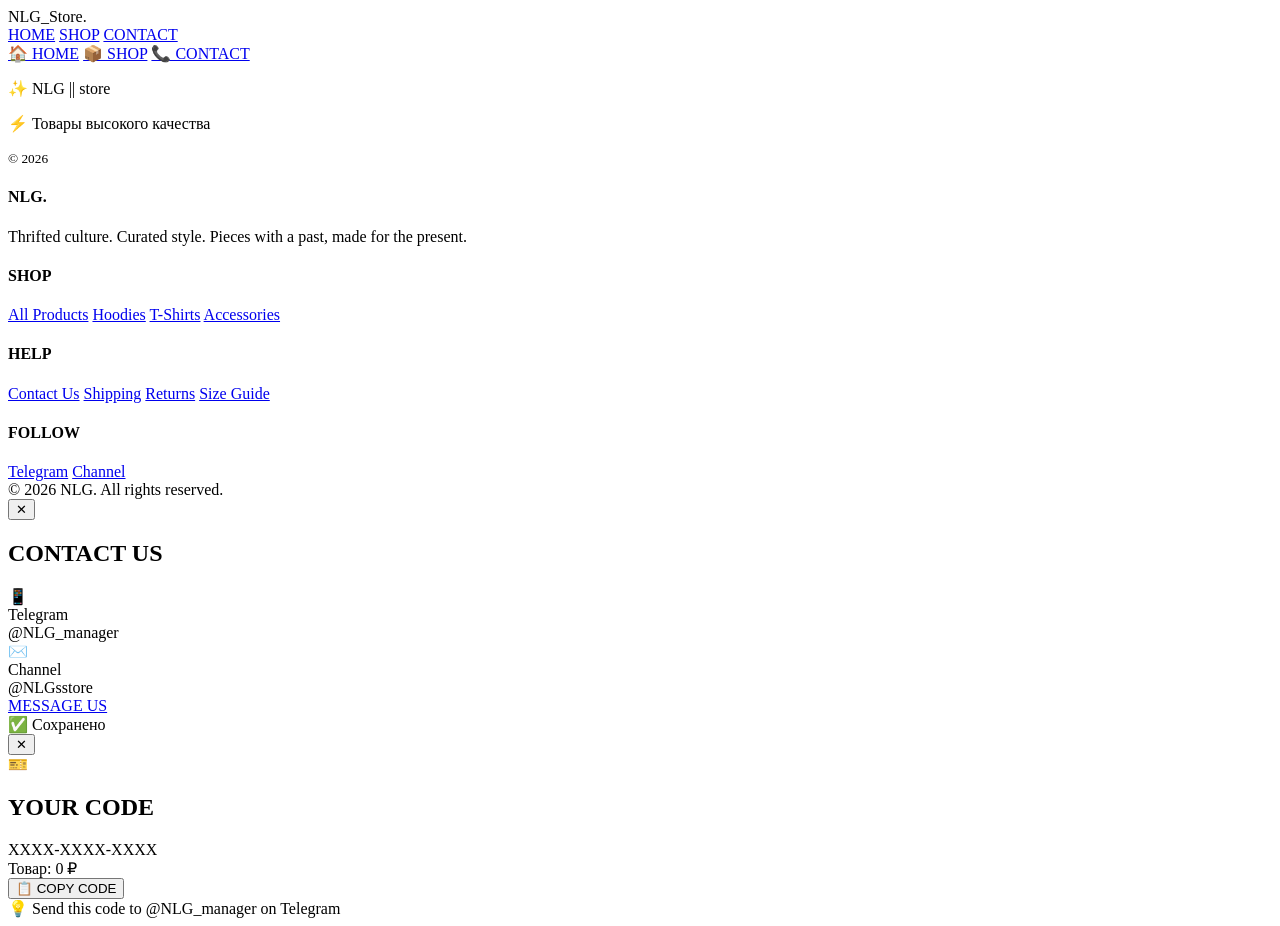
==== index.html @ 9f53abe9 "Create index.html" ====
<!DOCTYPE html>
<html lang="ru">
<head>
    <meta charset="UTF-8" />
    <meta name="viewport" content="width=device-width, initial-scale=1.0, user-scalable=yes" />
    <title>NLG || store</title>
    <link rel="stylesheet" href="style.css" />
</head>
<body>

    <header class="header">
        <div class="burger" id="burgerBtn"><span></span><span></span><span></span></div>
        <div class="logo">NLG_Store<span>.</span></div>
        <nav class="nav-links">
            <a href="#" id="homeLink">HOME</a>
            <a href="#" id="catalogLink">SHOP</a>
            <a href="#" id="contactsMenuLink">CONTACT</a>
        </nav>
        <div id="authWidget" class="user-info"></div>
    </header>

    <nav class="side-menu" id="sideMenu">
        <a href="#" id="homeLinkMobile">🏠 HOME</a>
        <a href="#" id="catalogLinkMobile">📦 SHOP</a>
        <a href="#" id="contactsMenuLinkMobile">📞 CONTACT</a>
        <div class="menu-text">
            <p>✨ NLG || store</p>
            <p>⚡ Товары высокого качества</p>
            <small>© 2026</small>
        </div>
    </nav>
    <div class="overlay" id="overlayMenu"></div>

    <main id="mainContent"></main>

    <div id="orderInstructionsContainer" style="display: block;"></div>

    <footer>
        <div class="footer-content">
            <div class="footer-col">
                <h4>NLG<span>.</span></h4>
                <p>Thrifted culture. Curated style. Pieces with a past, made for the present.</p>
            </div>
            <div class="footer-col">
                <h4>SHOP</h4>
                <a href="#" id="footerCatalog">All Products</a>
                <a href="#">Hoodies</a>
                <a href="#">T-Shirts</a>
                <a href="#">Accessories</a>
            </div>
            <div class="footer-col">
                <h4>HELP</h4>
                <a href="#" id="footerContacts">Contact Us</a>
                <a href="#">Shipping</a>
                <a href="#">Returns</a>
                <a href="#">Size Guide</a>
            </div>
            <div class="footer-col">
                <h4>FOLLOW</h4>
                <a href="https://t.me/NLG_manager" target="_blank">Telegram</a>
                <a href="https://t.me/NLGsstore" target="_blank">Channel</a>
            </div>
        </div>
        <div class="footer-bottom">
            <span>© 2026 NLG. All rights reserved.</span>
        </div>
    </footer>

    <div id="contactsModal" class="contacts-modal">
        <div class="contacts-card">
            <button class="close-contacts" id="closeContactsBtn">✕</button>
            <h2>CONTACT US</h2>
            <div class="contact-detail">
                <div class="contact-icon">📱</div>
                <div class="contact-info">
                    <div class="contact-label">Telegram</div>
                    <div class="contact-value">@NLG_manager</div>
                </div>
            </div>
            <div class="contact-detail">
                <div class="contact-icon">✉️</div>
                <div class="contact-info">
                    <div class="contact-label">Channel</div>
                    <div class="contact-value">@NLGsstore</div>
                </div>
            </div>
            <a href="https://t.me/NLG_manager" target="_blank" class="contacts-telegram-btn">MESSAGE US</a>
        </div>
    </div>

    <div class="sync-notice" id="syncNotice">✅ Сохранено</div>

    <div id="productCodeModal" class="product-code-modal">
        <div class="product-code-card">
            <button class="close-code-btn" id="closeCodeBtn">✕</button>
            <div class="code-icon">🎫</div>
            <h2>YOUR CODE</h2>
            <div class="code-display" id="productCodeDisplay">XXXX-XXXX-XXXX</div>
            <div class="product-info" id="productInfoDisplay">Товар: 0 ₽</div>
            <button class="copy-code-btn" id="copyCodeBtn">📋 COPY CODE</button>
            <div class="code-hint">💡 Send this code to @NLG_manager on Telegram</div>
        </div>
    </div>

    <script src="scriptt.js"></script>
</body>
</html>
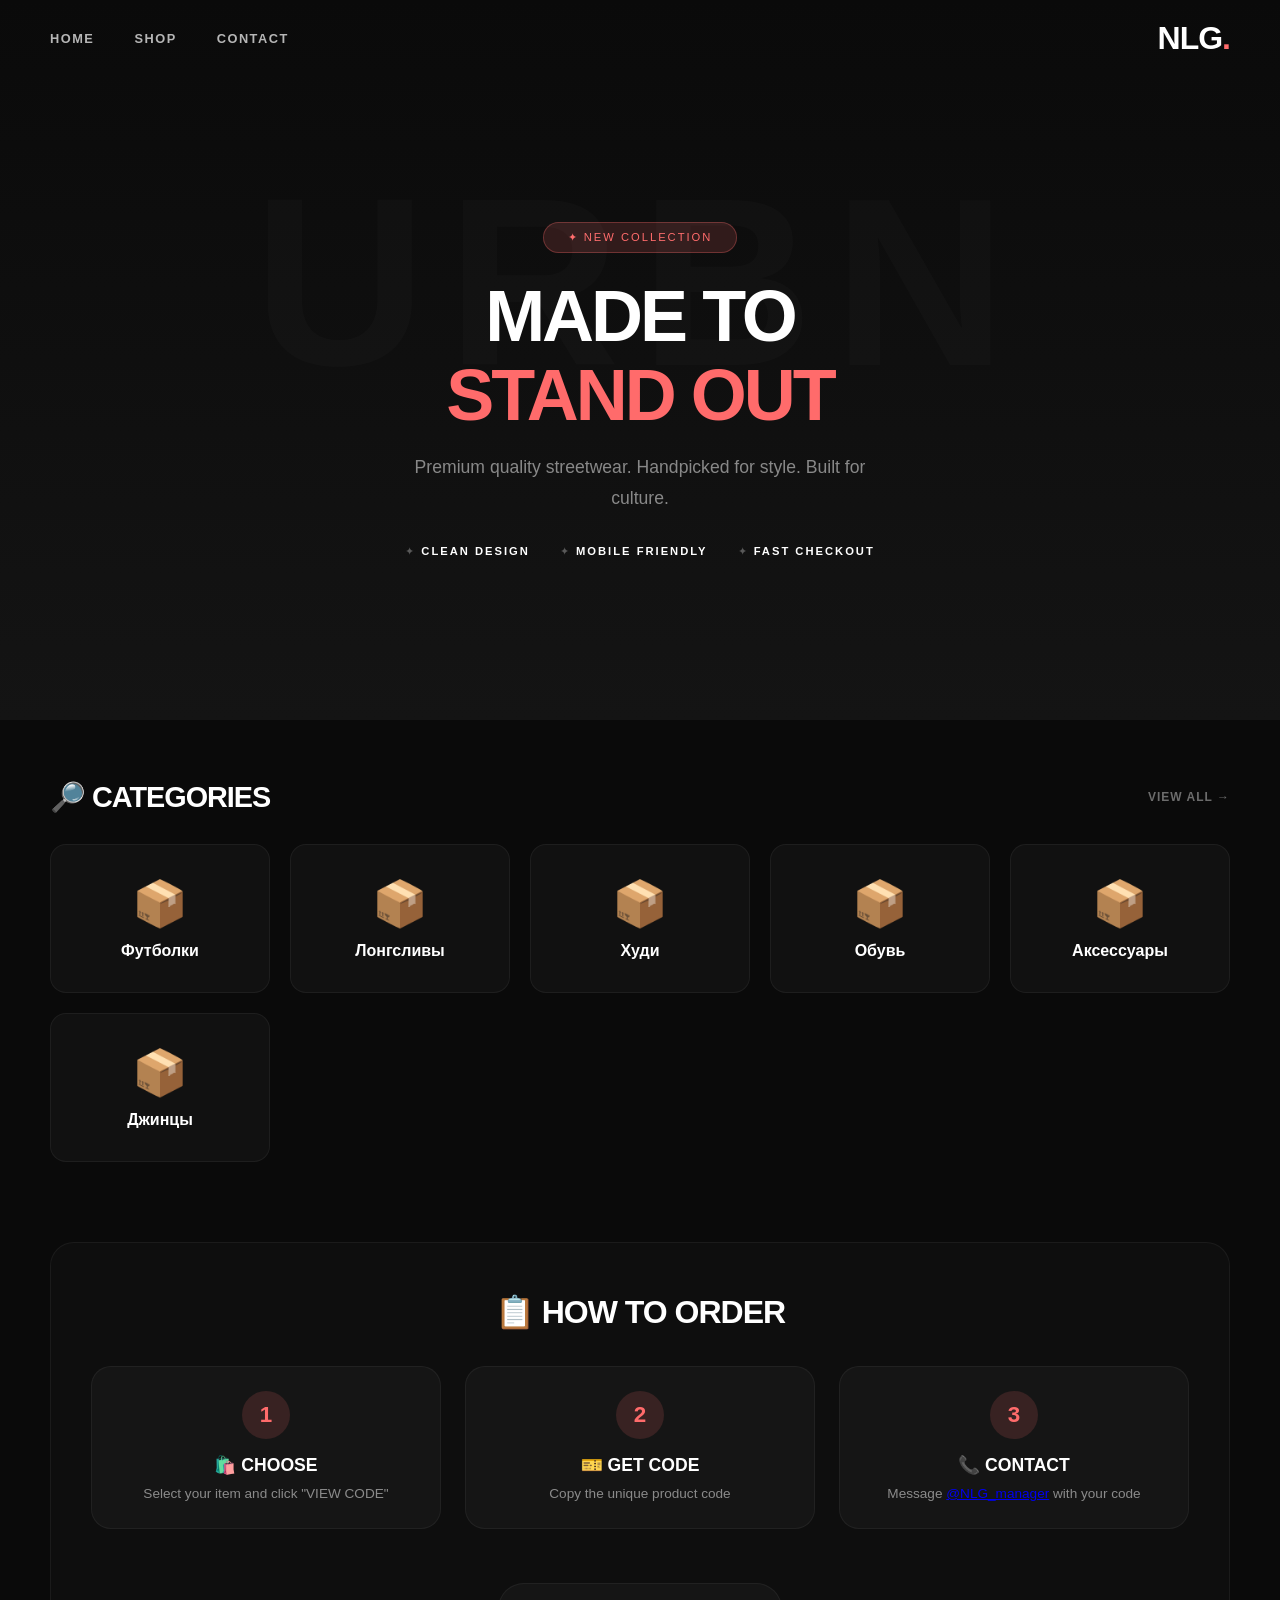
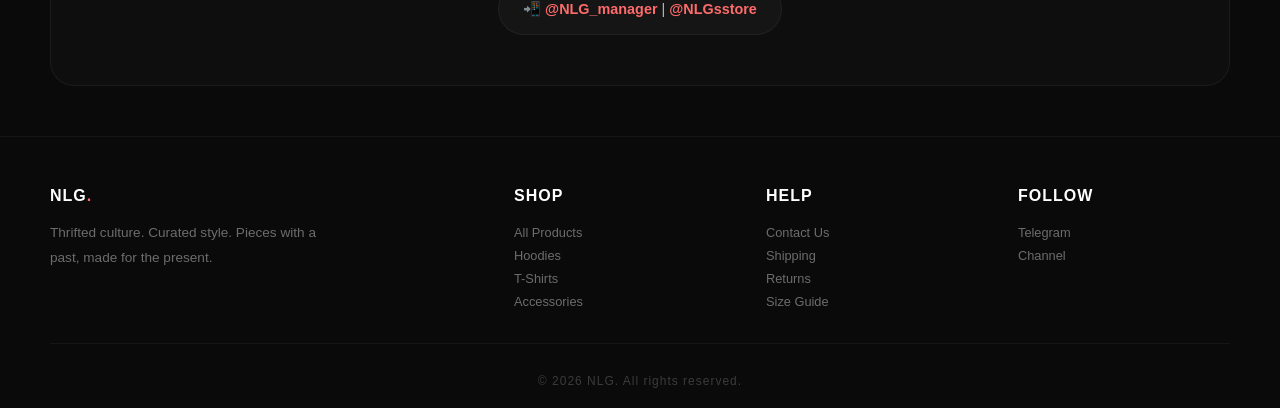
==== commit 545e6cc6: "Update index.html" ====
--- a/index.html
+++ b/index.html
@@ -9,14 +9,15 @@
 <body>
 
     <header class="header">
-        <div class="burger" id="burgerBtn"><span></span><span></span><span></span></div>
-        <div class="logo">NLG_Store<span>.</span></div>
+        <div class="burger" id="burgerBtn">
+            <span></span><span></span><span></span>
+        </div>
         <nav class="nav-links">
             <a href="#" id="homeLink">HOME</a>
             <a href="#" id="catalogLink">SHOP</a>
             <a href="#" id="contactsMenuLink">CONTACT</a>
         </nav>
-        <div id="authWidget" class="user-info"></div>
+        <div class="logo">NLG<span>.</span></div>
     </header>
 
     <nav class="side-menu" id="sideMenu">
--- a/style.css
+++ b/style.css
@@ -0,0 +1,908 @@
+* {
+    margin: 0;
+    padding: 0;
+    box-sizing: border-box;
+}
+
+@import url('https://fonts.googleapis.com/css2?family=Inter:wght@300;400;600;700;800;900&display=swap');
+
+body {
+    background: #0a0a0a;
+    font-family: 'Inter', Arial, sans-serif;
+    color: #ffffff;
+}
+
+/* ---------- АНИМАЦИИ ---------- */
+@keyframes fadeInUp {
+    from { opacity: 0; transform: translateY(40px); }
+    to { opacity: 1; transform: translateY(0); }
+}
+@keyframes fadeInScale {
+    from { opacity: 0; transform: scale(0.9); }
+    to { opacity: 1; transform: scale(1); }
+}
+@keyframes slideInRight {
+    from { opacity: 0; transform: translateX(50px); }
+    to { opacity: 1; transform: translateX(0); }
+}
+@keyframes float {
+    0%, 100% { transform: translateY(0px); }
+    50% { transform: translateY(-10px); }
+}
+@keyframes glowPulse {
+    0%, 100% { box-shadow: 0 0 20px rgba(255, 107, 107, 0.2); }
+    50% { box-shadow: 0 0 40px rgba(255, 107, 107, 0.4); }
+}
+
+/* ---------- ШАПКА С МЕНЮ СЛЕВА И ЛОГОТИПОМ СПРАВА ---------- */
+.header {
+    position: fixed;
+    top: 0;
+    left: 0;
+    width: 100%;
+    padding: 20px 50px;
+    background: transparent;
+    z-index: 100;
+    display: flex;
+    align-items: center;
+    transition: all 0.3s ease;
+}
+
+.header.scrolled {
+    background: rgba(10, 10, 10, 0.92);
+    backdrop-filter: blur(12px);
+    padding: 14px 50px;
+    border-bottom: 1px solid rgba(255, 255, 255, 0.05);
+}
+
+/* БУРГЕР СЛЕВА (СКРЫТ НА ДЕСКТОПЕ) */
+.header .burger {
+    display: none;
+    width: 30px;
+    height: 24px;
+    cursor: pointer;
+    flex-direction: column;
+    justify-content: space-between;
+    z-index: 101;
+    flex: 0 0 auto;
+    margin-right: 20px;
+}
+
+.header .burger span {
+    display: block;
+    width: 100%;
+    height: 2px;
+    background: white;
+    border-radius: 2px;
+    transition: 0.3s;
+}
+
+/* МЕНЮ — ЗАНИМАЕТ ВСЕ СВОБОДНОЕ МЕСТО, ПРИЖАТО К ЛЕВОМУ КРАЮ */
+.header .nav-links {
+    display: flex;
+    align-items: center;
+    gap: 40px;
+    flex: 1;
+}
+
+.header .nav-links a {
+    color: rgba(255, 255, 255, 0.7);
+    text-decoration: none;
+    font-size: 0.8rem;
+    font-weight: 600;
+    letter-spacing: 1.5px;
+    transition: 0.3s;
+    position: relative;
+}
+
+.header .nav-links a::after {
+    content: '';
+    position: absolute;
+    bottom: -4px;
+    left: 0;
+    width: 0;
+    height: 2px;
+    background: #ff6b6b;
+    transition: 0.3s;
+}
+
+.header .nav-links a:hover::after {
+    width: 100%;
+}
+
+.header .nav-links a:hover {
+    color: white;
+}
+
+/* ЛОГОТИП СПРАВА */
+.header .logo {
+    font-size: 2rem;
+    font-weight: 900;
+    color: white;
+    letter-spacing: -1px;
+    flex: 0 0 auto;
+    margin-left: 20px;
+}
+.header .logo span {
+    color: #ff6b6b;
+}
+
+/* user-info скрыт */
+.header .user-info {
+    display: none;
+}
+
+/* ---------- БОКОВОЕ МЕНЮ ---------- */
+.side-menu {
+    position: fixed;
+    top: 0;
+    left: -320px;
+    width: 300px;
+    height: 100%;
+    background: rgba(10, 10, 10, 0.98);
+    backdrop-filter: blur(20px);
+    z-index: 200;
+    transition: left 0.4s cubic-bezier(0.4, 0, 0.2, 1);
+    padding-top: 80px;
+    display: flex;
+    flex-direction: column;
+    border-right: 1px solid rgba(255, 255, 255, 0.05);
+}
+.side-menu.open {
+    left: 0;
+}
+.side-menu a {
+    display: block;
+    padding: 16px 30px;
+    color: rgba(255, 255, 255, 0.7);
+    text-decoration: none;
+    font-size: 0.9rem;
+    font-weight: 500;
+    letter-spacing: 1px;
+    border-bottom: 1px solid rgba(255, 255, 255, 0.05);
+    transition: 0.3s;
+}
+.side-menu a:hover {
+    background: rgba(255, 107, 107, 0.1);
+    color: white;
+    padding-left: 38px;
+}
+.menu-text {
+    margin-top: auto;
+    padding: 20px 30px;
+    color: rgba(255, 255, 255, 0.3);
+    font-size: 0.75rem;
+    border-top: 1px solid rgba(255, 255, 255, 0.05);
+}
+.overlay {
+    position: fixed;
+    top: 0;
+    left: 0;
+    width: 100%;
+    height: 100%;
+    background: rgba(0, 0, 0, 0.6);
+    z-index: 150;
+    opacity: 0;
+    visibility: hidden;
+    transition: 0.3s;
+}
+.overlay.active {
+    opacity: 1;
+    visibility: visible;
+}
+
+/* ---------- ГЕРОЙ БЛОК ---------- */
+.hero-section {
+    margin-top: 0;
+    padding: 140px 50px 80px;
+    background: linear-gradient(180deg, #0a0a0a 0%, #141414 100%);
+    text-align: center;
+    position: relative;
+    overflow: hidden;
+    min-height: 80vh;
+    display: flex;
+    flex-direction: column;
+    justify-content: center;
+    align-items: center;
+}
+.hero-section::before {
+    content: 'URBN';
+    position: absolute;
+    top: 20%;
+    left: 50%;
+    transform: translateX(-50%);
+    font-size: 15rem;
+    font-weight: 900;
+    color: rgba(255, 255, 255, 0.02);
+    letter-spacing: 20px;
+    pointer-events: none;
+}
+.hero-section .hero-badge {
+    display: inline-block;
+    background: rgba(255, 107, 107, 0.15);
+    border: 1px solid rgba(255, 107, 107, 0.3);
+    padding: 8px 24px;
+    border-radius: 30px;
+    font-size: 0.7rem;
+    color: #ff6b6b;
+    letter-spacing: 2px;
+    text-transform: uppercase;
+    margin-bottom: 24px;
+    animation: fadeInUp 0.8s ease;
+}
+.hero-section h1 {
+    font-size: 4.5rem;
+    font-weight: 900;
+    letter-spacing: -3px;
+    margin-bottom: 16px;
+    animation: fadeInUp 0.8s ease 0.1s both;
+    line-height: 1.1;
+}
+.hero-section h1 span {
+    color: #ff6b6b;
+}
+.hero-section p {
+    font-size: 1.1rem;
+    color: rgba(255, 255, 255, 0.5);
+    max-width: 500px;
+    margin: 0 auto 30px;
+    line-height: 1.8;
+    animation: fadeInUp 0.8s ease 0.2s both;
+}
+.hero-section .hero-tags {
+    display: flex;
+    gap: 30px;
+    flex-wrap: wrap;
+    justify-content: center;
+    animation: fadeInUp 0.8s ease 0.3s both;
+}
+.hero-section .hero-tags span {
+    color: rgba(255, 255, 255, 0.3);
+    font-size: 0.7rem;
+    letter-spacing: 2px;
+    text-transform: uppercase;
+}
+.hero-section .hero-tags span strong {
+    color: white;
+}
+
+/* ---------- КАТАЛОГ ---------- */
+.catalog {
+    padding: 60px 50px 80px;
+    background: #0a0a0a;
+}
+
+.section-title {
+    font-size: 1.8rem;
+    font-weight: 800;
+    margin-bottom: 30px;
+    letter-spacing: -1px;
+    display: flex;
+    align-items: center;
+    justify-content: space-between;
+}
+.section-title .view-all {
+    font-size: 0.75rem;
+    font-weight: 600;
+    color: rgba(255, 255, 255, 0.4);
+    cursor: pointer;
+    transition: 0.3s;
+    letter-spacing: 1px;
+    text-transform: uppercase;
+}
+.section-title .view-all:hover {
+    color: #ff6b6b;
+}
+
+.categories-grid {
+    display: grid;
+    grid-template-columns: repeat(auto-fill, minmax(220px, 1fr));
+    gap: 20px;
+    animation: fadeInUp 0.6s ease;
+}
+
+.category-card {
+    background: rgba(255, 255, 255, 0.03);
+    border-radius: 16px;
+    padding: 32px 20px;
+    text-align: center;
+    cursor: pointer;
+    transition: all 0.4s cubic-bezier(0.4, 0, 0.2, 1);
+    border: 1px solid rgba(255, 255, 255, 0.05);
+}
+.category-card:hover {
+    transform: translateY(-8px);
+    background: rgba(255, 107, 107, 0.05);
+    border-color: rgba(255, 107, 107, 0.3);
+    box-shadow: 0 20px 50px rgba(0, 0, 0, 0.4);
+}
+.category-card:active {
+    transform: scale(0.97);
+}
+.category-icon {
+    font-size: 2.8rem;
+    margin-bottom: 12px;
+    display: block;
+}
+.category-name {
+    font-weight: 700;
+    font-size: 1rem;
+    color: white;
+}
+
+/* ---------- КАРТОЧКА ТОВАРА ---------- */
+.product-card {
+    background: rgba(255, 255, 255, 0.03);
+    border-radius: 16px;
+    padding: 20px;
+    transition: all 0.4s cubic-bezier(0.4, 0, 0.2, 1);
+    border: 1px solid rgba(255, 255, 255, 0.05);
+    animation: fadeInScale 0.6s ease;
+}
+.product-card:hover {
+    transform: translateY(-8px);
+    background: rgba(255, 255, 255, 0.06);
+    border-color: rgba(255, 107, 107, 0.2);
+    box-shadow: 0 20px 50px rgba(0, 0, 0, 0.4);
+}
+.product-card .image-wrapper {
+    aspect-ratio: 1;
+    border-radius: 12px;
+    margin-bottom: 16px;
+    overflow: hidden;
+    background: rgba(255, 255, 255, 0.05);
+}
+.product-card .image-wrapper img {
+    width: 100%;
+    height: 100%;
+    object-fit: cover;
+    transition: 0.6s cubic-bezier(0.4, 0, 0.2, 1);
+}
+.product-card:hover .image-wrapper img {
+    transform: scale(1.08);
+}
+.product-name {
+    font-weight: 700;
+    font-size: 0.95rem;
+    margin: 10px 0 4px;
+    color: white;
+}
+.product-price {
+    font-weight: 700;
+    font-size: 1.1rem;
+    color: #ff6b6b;
+    margin-bottom: 14px;
+}
+.view-code-btn {
+    background: rgba(255, 107, 107, 0.15);
+    border: 1px solid rgba(255, 107, 107, 0.3);
+    padding: 12px 20px;
+    border-radius: 30px;
+    font-weight: 600;
+    cursor: pointer;
+    transition: all 0.3s;
+    color: white;
+    width: 100%;
+    font-size: 0.85rem;
+}
+.view-code-btn:hover {
+    background: #ff6b6b;
+    border-color: #ff6b6b;
+    transform: scale(1.02);
+}
+.view-code-btn:active {
+    transform: scale(0.97);
+}
+
+.back-btn {
+    background: rgba(255, 255, 255, 0.05);
+    border: 1px solid rgba(255, 255, 255, 0.1);
+    font-size: 1.2rem;
+    width: 44px;
+    height: 44px;
+    border-radius: 50%;
+    cursor: pointer;
+    color: white;
+    transition: 0.3s;
+    margin-bottom: 20px;
+}
+.back-btn:hover {
+    background: rgba(255, 107, 107, 0.2);
+    border-color: #ff6b6b;
+    transform: rotate(-90deg);
+}
+
+/* ---------- ИНСТРУКЦИЯ ---------- */
+.order-steps {
+    background: rgba(255, 255, 255, 0.02);
+    border-radius: 24px;
+    margin: 0 50px 50px;
+    padding: 50px 40px;
+    border: 1px solid rgba(255, 255, 255, 0.05);
+}
+.steps-title {
+    font-size: 2rem;
+    font-weight: 800;
+    color: white;
+    text-align: center;
+    margin-bottom: 35px;
+    letter-spacing: -1px;
+}
+.steps-container {
+    display: flex;
+    flex-wrap: wrap;
+    justify-content: center;
+    gap: 24px;
+}
+.step-card {
+    background: rgba(255, 255, 255, 0.03);
+    border-radius: 20px;
+    padding: 24px 20px;
+    flex: 1;
+    min-width: 160px;
+    text-align: center;
+    transition: all 0.4s cubic-bezier(0.4, 0, 0.2, 1);
+    border: 1px solid rgba(255, 255, 255, 0.05);
+}
+.step-card:hover {
+    transform: translateY(-6px);
+    border-color: rgba(255, 107, 107, 0.2);
+    background: rgba(255, 255, 255, 0.05);
+}
+.step-number {
+    width: 48px;
+    height: 48px;
+    background: rgba(255, 107, 107, 0.15);
+    color: #ff6b6b;
+    font-size: 1.4rem;
+    font-weight: 800;
+    border-radius: 50%;
+    display: flex;
+    align-items: center;
+    justify-content: center;
+    margin: 0 auto 16px auto;
+    transition: 0.3s;
+}
+.step-card:hover .step-number {
+    background: #ff6b6b;
+    color: white;
+    transform: scale(1.1);
+}
+.step-title {
+    font-size: 1.1rem;
+    font-weight: 700;
+    color: white;
+    margin-bottom: 8px;
+}
+.step-desc {
+    font-size: 0.85rem;
+    color: rgba(255, 255, 255, 0.5);
+    line-height: 1.5;
+}
+.bot-contact {
+    margin-top: 30px;
+    text-align: center;
+    background: rgba(255, 255, 255, 0.03);
+    padding: 16px 24px;
+    border-radius: 60px;
+    display: inline-block;
+    width: auto;
+    margin-left: auto;
+    margin-right: auto;
+    border: 1px solid rgba(255, 255, 255, 0.05);
+}
+.bot-contact span {
+    color: rgba(255, 255, 255, 0.7);
+    font-weight: 500;
+    font-size: 0.9rem;
+}
+.bot-contact a {
+    color: #ff6b6b;
+    text-decoration: none;
+    font-weight: 600;
+}
+.bot-contact a:hover {
+    text-decoration: underline;
+}
+
+/* ---------- ПОДВАЛ ---------- */
+footer {
+    background: #0a0a0a;
+    border-top: 1px solid rgba(255, 255, 255, 0.05);
+    padding: 50px 50px 20px;
+}
+.footer-content {
+    display: grid;
+    grid-template-columns: 2fr 1fr 1fr 1fr;
+    gap: 40px;
+    max-width: 1200px;
+    margin: 0 auto;
+}
+.footer-col h4 {
+    font-size: 1rem;
+    font-weight: 700;
+    margin-bottom: 16px;
+    color: white;
+    letter-spacing: 1px;
+}
+.footer-col h4 span {
+    color: #ff6b6b;
+}
+.footer-col p {
+    color: rgba(255, 255, 255, 0.4);
+    font-size: 0.85rem;
+    line-height: 1.8;
+    max-width: 280px;
+}
+.footer-col a {
+    display: block;
+    color: rgba(255, 255, 255, 0.4);
+    text-decoration: none;
+    font-size: 0.8rem;
+    padding: 4px 0;
+    transition: 0.3s;
+}
+.footer-col a:hover {
+    color: #ff6b6b;
+    padding-left: 4px;
+}
+.footer-bottom {
+    text-align: center;
+    padding-top: 30px;
+    margin-top: 30px;
+    border-top: 1px solid rgba(255, 255, 255, 0.05);
+    color: rgba(255, 255, 255, 0.2);
+    font-size: 0.75rem;
+    letter-spacing: 1px;
+}
+
+/* ---------- МОДАЛКА КОНТАКТОВ ---------- */
+.contacts-modal {
+    position: fixed;
+    top: 0;
+    left: 0;
+    width: 100%;
+    height: 100%;
+    background: rgba(0, 0, 0, 0.8);
+    backdrop-filter: blur(12px);
+    z-index: 300;
+    display: flex;
+    align-items: center;
+    justify-content: center;
+    opacity: 0;
+    visibility: hidden;
+    transition: 0.3s;
+}
+.contacts-modal.active {
+    opacity: 1;
+    visibility: visible;
+}
+.contacts-card {
+    background: #141414;
+    width: 90%;
+    max-width: 440px;
+    border-radius: 24px;
+    padding: 35px 30px 30px;
+    text-align: center;
+    transform: scale(0.9);
+    transition: 0.3s cubic-bezier(0.4, 0, 0.2, 1);
+    position: relative;
+    border: 1px solid rgba(255, 255, 255, 0.05);
+}
+.contacts-modal.active .contacts-card {
+    transform: scale(1);
+}
+.contacts-card h2 {
+    font-size: 1.6rem;
+    font-weight: 800;
+    color: white;
+    margin-bottom: 20px;
+    letter-spacing: -1px;
+}
+.close-contacts {
+    position: absolute;
+    top: 16px;
+    right: 20px;
+    background: none;
+    border: none;
+    font-size: 1.4rem;
+    cursor: pointer;
+    color: rgba(255, 255, 255, 0.3);
+    transition: 0.3s;
+}
+.close-contacts:hover {
+    color: #ff6b6b;
+    transform: rotate(90deg);
+}
+.contact-detail {
+    background: rgba(255, 255, 255, 0.03);
+    border-radius: 16px;
+    padding: 14px 18px;
+    margin: 12px 0;
+    display: flex;
+    align-items: center;
+    gap: 14px;
+    border: 1px solid rgba(255, 255, 255, 0.05);
+}
+.contact-icon {
+    font-size: 24px;
+}
+.contact-info {
+    text-align: left;
+    flex: 1;
+}
+.contact-label {
+    font-size: 0.65rem;
+    color: rgba(255, 255, 255, 0.3);
+    text-transform: uppercase;
+    letter-spacing: 1px;
+}
+.contact-value {
+    color: white;
+    font-weight: 600;
+}
+.contacts-telegram-btn {
+    display: inline-block;
+    margin-top: 18px;
+    background: #ff6b6b;
+    color: #0a0a0a;
+    padding: 14px 30px;
+    border-radius: 30px;
+    text-decoration: none;
+    font-weight: 700;
+    transition: 0.3s;
+    letter-spacing: 1px;
+    font-size: 0.85rem;
+}
+.contacts-telegram-btn:hover {
+    transform: scale(1.03);
+    box-shadow: 0 8px 30px rgba(255, 107, 107, 0.3);
+}
+
+/* ---------- МОДАЛКА КОДА ---------- */
+.product-code-modal {
+    position: fixed;
+    top: 0;
+    left: 0;
+    width: 100%;
+    height: 100%;
+    background: rgba(0, 0, 0, 0.85);
+    backdrop-filter: blur(16px);
+    z-index: 500;
+    display: flex;
+    align-items: center;
+    justify-content: center;
+    opacity: 0;
+    visibility: hidden;
+    transition: 0.3s;
+}
+.product-code-modal.active {
+    opacity: 1;
+    visibility: visible;
+}
+.product-code-card {
+    background: #141414;
+    width: 90%;
+    max-width: 420px;
+    border-radius: 24px;
+    padding: 35px 30px 30px;
+    text-align: center;
+    transform: scale(0.9) rotate(-2deg);
+    transition: 0.4s cubic-bezier(0.34, 1.56, 0.64, 1);
+    position: relative;
+    border: 1px solid rgba(255, 255, 255, 0.05);
+}
+.product-code-modal.active .product-code-card {
+    transform: scale(1) rotate(0deg);
+}
+.close-code-btn {
+    position: absolute;
+    top: 16px;
+    right: 20px;
+    background: none;
+    border: none;
+    font-size: 1.4rem;
+    cursor: pointer;
+    color: rgba(255, 255, 255, 0.3);
+    transition: 0.3s;
+}
+.close-code-btn:hover {
+    color: #ff6b6b;
+    transform: rotate(90deg);
+}
+.code-icon {
+    font-size: 3.5rem;
+    margin-bottom: 8px;
+}
+.product-code-card h2 {
+    font-size: 1.5rem;
+    font-weight: 800;
+    color: white;
+    margin-bottom: 12px;
+    letter-spacing: -1px;
+}
+.code-display {
+    font-size: 2rem;
+    font-weight: 800;
+    font-family: 'Courier New', monospace;
+    color: #ff6b6b;
+    background: rgba(255, 255, 255, 0.03);
+    padding: 20px;
+    border-radius: 14px;
+    letter-spacing: 4px;
+    margin: 12px 0;
+    border: 1px solid rgba(255, 107, 107, 0.2);
+}
+.product-info {
+    color: rgba(255, 255, 255, 0.5);
+    font-size: 0.95rem;
+    margin-bottom: 16px;
+}
+.copy-code-btn {
+    background: #ff6b6b;
+    color: #0a0a0a;
+    border: none;
+    font-weight: 700;
+    padding: 14px 30px;
+    border-radius: 30px;
+    cursor: pointer;
+    transition: 0.3s;
+    font-size: 0.85rem;
+    width: 100%;
+    letter-spacing: 1px;
+}
+.copy-code-btn:hover {
+    transform: scale(1.02);
+    box-shadow: 0 8px 30px rgba(255, 107, 107, 0.3);
+}
+.copy-code-btn:active {
+    transform: scale(0.97);
+}
+.code-hint {
+    color: rgba(255, 255, 255, 0.3);
+    font-size: 0.75rem;
+    margin-top: 14px;
+    padding-top: 14px;
+    border-top: 1px solid rgba(255, 255, 255, 0.05);
+}
+
+/* ---------- УВЕДОМЛЕНИЕ ---------- */
+.sync-notice {
+    position: fixed;
+    bottom: 30px;
+    left: 50%;
+    transform: translateX(-50%) translateY(20px);
+    background: rgba(255, 107, 107, 0.9);
+    color: #0a0a0a;
+    padding: 12px 24px;
+    border-radius: 30px;
+    font-size: 0.85rem;
+    font-weight: 600;
+    opacity: 0;
+    transition: 0.4s cubic-bezier(0.4, 0, 0.2, 1);
+    pointer-events: none;
+    z-index: 100;
+    box-shadow: 0 8px 30px rgba(255, 107, 107, 0.3);
+}
+.sync-notice.show {
+    opacity: 1;
+    transform: translateX(-50%) translateY(0);
+}
+
+/* ---------- АДАПТИВ ---------- */
+@media (max-width: 992px) {
+    .footer-content {
+        grid-template-columns: 1fr 1fr;
+        gap: 30px;
+    }
+    .hero-section h1 {
+        font-size: 3.5rem;
+    }
+    .hero-section::before {
+        font-size: 10rem;
+    }
+}
+
+@media (max-width: 768px) {
+    .header {
+        padding: 16px 20px;
+        justify-content: space-between;
+    }
+    .header.scrolled {
+        padding: 12px 20px;
+    }
+    
+    .header .burger {
+        display: flex;
+        margin-right: 0;
+    }
+    
+    .header .nav-links {
+        display: none;
+    }
+    
+    .header .logo {
+        flex: 1;
+        text-align: center;
+        font-size: 1.5rem;
+        margin-left: 0;
+    }
+    
+    .hero-section {
+        padding: 120px 20px 60px;
+        min-height: 70vh;
+    }
+    .hero-section h1 {
+        font-size: 2.5rem;
+        letter-spacing: -2px;
+    }
+    .hero-section::before {
+        font-size: 6rem;
+        letter-spacing: 10px;
+    }
+    .hero-section .hero-tags {
+        gap: 16px;
+    }
+    .catalog {
+        padding: 40px 16px 60px;
+    }
+    .categories-grid {
+        grid-template-columns: repeat(auto-fill, minmax(160px, 1fr));
+        gap: 14px;
+    }
+    .order-steps {
+        margin: 0 16px 30px;
+        padding: 30px 16px;
+    }
+    .steps-title {
+        font-size: 1.4rem;
+    }
+    .step-card {
+        min-width: 130px;
+        padding: 18px 14px;
+    }
+    .footer-content {
+        grid-template-columns: 1fr;
+        gap: 24px;
+        text-align: center;
+    }
+    .footer-col p {
+        max-width: 100%;
+    }
+    footer {
+        padding: 30px 20px 16px;
+    }
+    .section-title {
+        font-size: 1.4rem;
+    }
+    .product-code-card {
+        padding: 25px 20px;
+    }
+    .code-display {
+        font-size: 1.4rem;
+        padding: 14px;
+        letter-spacing: 2px;
+    }
+    .contacts-card {
+        padding: 28px 20px 24px;
+    }
+}
+
+@media (max-width: 480px) {
+    .categories-grid {
+        grid-template-columns: repeat(2, 1fr);
+        gap: 12px;
+    }
+    .category-card {
+        padding: 20px 12px;
+    }
+    .category-icon {
+        font-size: 2rem;
+    }
+    .product-card {
+        padding: 14px;
+    }
+    .hero-section h1 {
+        font-size: 2rem;
+    }
+}
